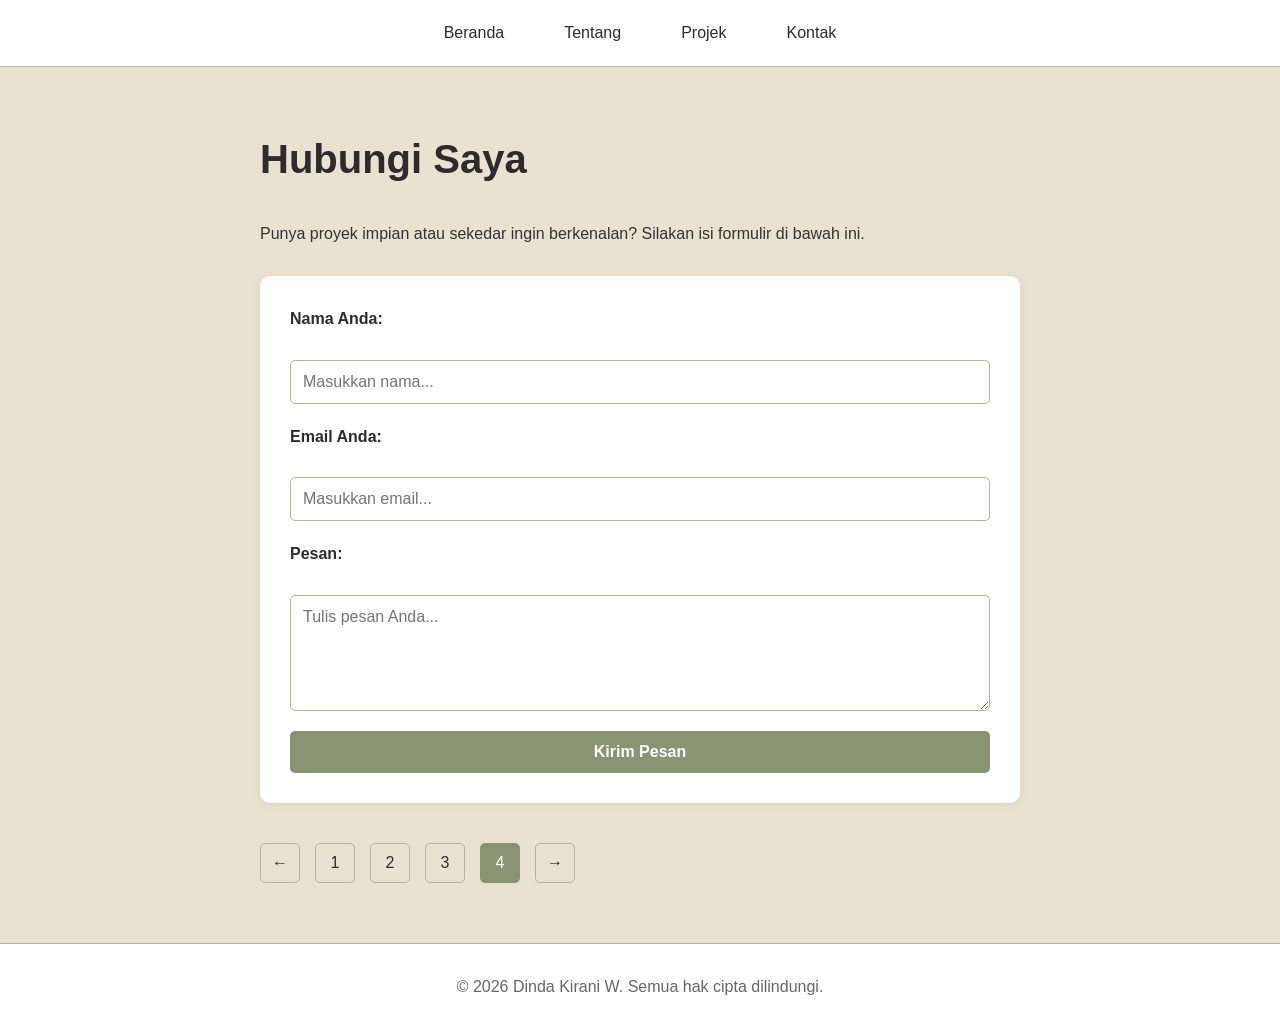
==== contactg.html @ b2820e66 "menambahkan file" ====
<!DOCTYPE html>
<html lang="id">
<head>
    <meta charset="UTF-8">
    <meta name="viewport" content="width=device-width, initial-scale=1.0">
    <title>Kontak | Portofolio Saya</title>
    <link rel="stylesheet" href="style.css">
</head>
<body>
    <header>
        <nav>
            <ul>
                <li><a href="index.html">Beranda</a></li>
                <li><a href="about.html">Tentang</a></li>
                <li><a href="portfolio.html">Projek</a></li>
                <li><a href="contactg.html">Kontak</a></li>
            </ul>
        </nav>
    </header>

    <main>
        <h2>Hubungi Saya</h2>
        <p>Punya proyek impian atau sekedar ingin berkenalan? Silakan isi formulir di bawah ini.</p>
        
        <form action="#" method="get">
            <label for="nama">Nama Anda:</label>
            <input type="text" id="nama" name="nama" placeholder="Masukkan nama..." required>
            
            <label for="email">Email Anda:</label>
            <input type="email" id="email" name="email" placeholder="Masukkan email..." required>
            
            <label for="pesan">Pesan:</label>
            <textarea id="pesan" name="pesan" rows="5" placeholder="Tulis pesan Anda..." required></textarea>
            
            <button type="submit">Kirim Pesan</button>
        </form>

        <div class="pagination" style="margin-top: 40px;">
            <a href="portfolio.html" class="nav-btn prev">←</a>

            <a href="index.html" class="nav-btn page">1</a>
            <a href="about.html" class="nav-btn page">2</a>
            <a href="portfolio.html" class="nav-btn page">3</a>
            <a href="contactg.html" class="nav-btn page active">4</a>

            <a href="index.html" class="nav-btn next">→</a>
        </div>
    </main>

    <footer>
        <p>&copy; 2026 Dinda Kirani W. Semua hak cipta dilindungi.</p>
    </footer>
</body>
</html>
---- style.css ----
* {
  margin: 0;
  padding: 0;
  box-sizing: border-box;
  font-family: 'Segoe UI', Tahoma, Geneva, Verdana, sans-serif;
}

body {
  background-color: #e9e2d0;
  color: #333;
  line-height: 1.6;
}

/* Header & Navigation */
header {
  background-color: #fff;
  border-bottom: 1px solid #b9b2a3;
  position: sticky;
  top: 0;
  z-index: 100;
}

nav ul {
  list-style: none;
  display: flex;
  justify-content: center;
  flex-wrap: wrap;
  padding: 20px 0;
}

nav li {
  margin: 0 30px;
}

nav a {
  text-decoration: none;
  color: #2c2c2c;
  font-size: 16px;
  font-weight: 500;
  transition: color 0.3s ease;
}

nav a:hover {
  color: #8a9474;
}

/* Main Container untuk Home */
.container {
  display: flex;
  height: 100vh;
}

.left {
  width: 50%;
  display: flex;
  justify-content: center;
  align-items: center;
  border-right: 1px solid #b9b2a3;
}

.photo-frame {
  border: 2px solid #b9b2a3;
  padding: 10px;
  border-radius: 200px;
}

.photo-frame img {
  width: 300px;
  height: 400px;
  object-fit: cover;
  border-radius: 200px;
}

.right {
  width: 50%;
  padding: 80px;
  display: flex;
  flex-direction: column;
  justify-content: center;
}

.small-text {
  color: #8a9474;
  margin-bottom: 20px;
  font-size: 14px;
  letter-spacing: 1px;
}

h1 {
  font-size: 60px;
  line-height: 1.1;
  color: #2c2c2c;
  margin-bottom: 20px;
}

h2 {
  font-size: 40px;
  color: #2c2c2c;
  margin-bottom: 30px;
}

.line {
  width: 100%;
  height: 1px;
  background-color: #b9b2a3;
  margin: 30px 0;
}

.desc {
  width: 80%;
  font-size: 18px;
  color: #333;
  margin-bottom: 40px;
}

/* Pagination */
.pagination {
  display: flex;
  align-items: center;
  gap: 15px;
  margin-top: 30px;
}

.nav-btn {
  text-decoration: none;
  color: #2c2c2c;
  display: inline-flex;
  align-items: center;
  justify-content: center;
  width: 40px;
  height: 40px;
  border: 1px solid #b9b2a3;
  border-radius: 5px;
  transition: all 0.3s ease;
  font-weight: 500;
}

.nav-btn:hover {
  background-color: #8a9474;
  color: #fff;
  border-color: #8a9474;
}

.nav-btn.active {
  background-color: #8a9474;
  color: #fff;
  border-color: #8a9474;
}

/* Main Content */
main {
  max-width: 800px;
  margin: 60px auto;
  padding: 0 20px;
}

/* Form Styling */
form {
  display: flex;
  flex-direction: column;
  gap: 20px;
  margin-top: 30px;
  background-color: #fff;
  padding: 30px;
  border-radius: 10px;
  box-shadow: 0 2px 10px rgba(0, 0, 0, 0.05);
}

label {
  font-weight: 600;
  color: #2c2c2c;
  margin-bottom: 8px;
}

input,
textarea {
  padding: 12px;
  border: 1px solid #b9b2a3;
  border-radius: 5px;
  font-size: 16px;
  font-family: inherit;
  transition: border-color 0.3s ease;
}

input:focus,
textarea:focus {
  outline: none;
  border-color: #8a9474;
  box-shadow: 0 0 5px rgba(138, 148, 116, 0.3);
}

button {
  padding: 12px 30px;
  background-color: #8a9474;
  color: #fff;
  border: none;
  border-radius: 5px;
  font-size: 16px;
  font-weight: 600;
  cursor: pointer;
  transition: background-color 0.3s ease;
}

button:hover {
  background-color: #6b7a59;
}

/* Footer */
footer {
  background-color: #fff;
  border-top: 1px solid #b9b2a3;
  text-align: center;
  padding: 30px 20px;
  margin-top: 60px;
  color: #666;
}

/* About Page */
.about-content {
  background-color: #fff;
  padding: 40px;
  border-radius: 10px;
  box-shadow: 0 2px 10px rgba(0, 0, 0, 0.05);
}

/* Responsive Design */
@media (max-width: 768px) {
  .container {
    flex-direction: column;
    height: auto;
  }

  .left {
    width: 100%;
    border-right: none;
    border-bottom: 1px solid #b9b2a3;
    padding: 40px 20px;
  }

  .photo-frame img {
    width: 200px;
    height: 300px;
  }

  .right {
    width: 100%;
    padding: 40px 20px;
  }

  h1 {
    font-size: 40px;
  }

  .desc {
    width: 100%;
  }

  nav ul {
    flex-direction: column;
    align-items: center;
  }

  nav li {
    margin: 10px 0;
  }

  main {
    margin: 30px auto;
  }
}
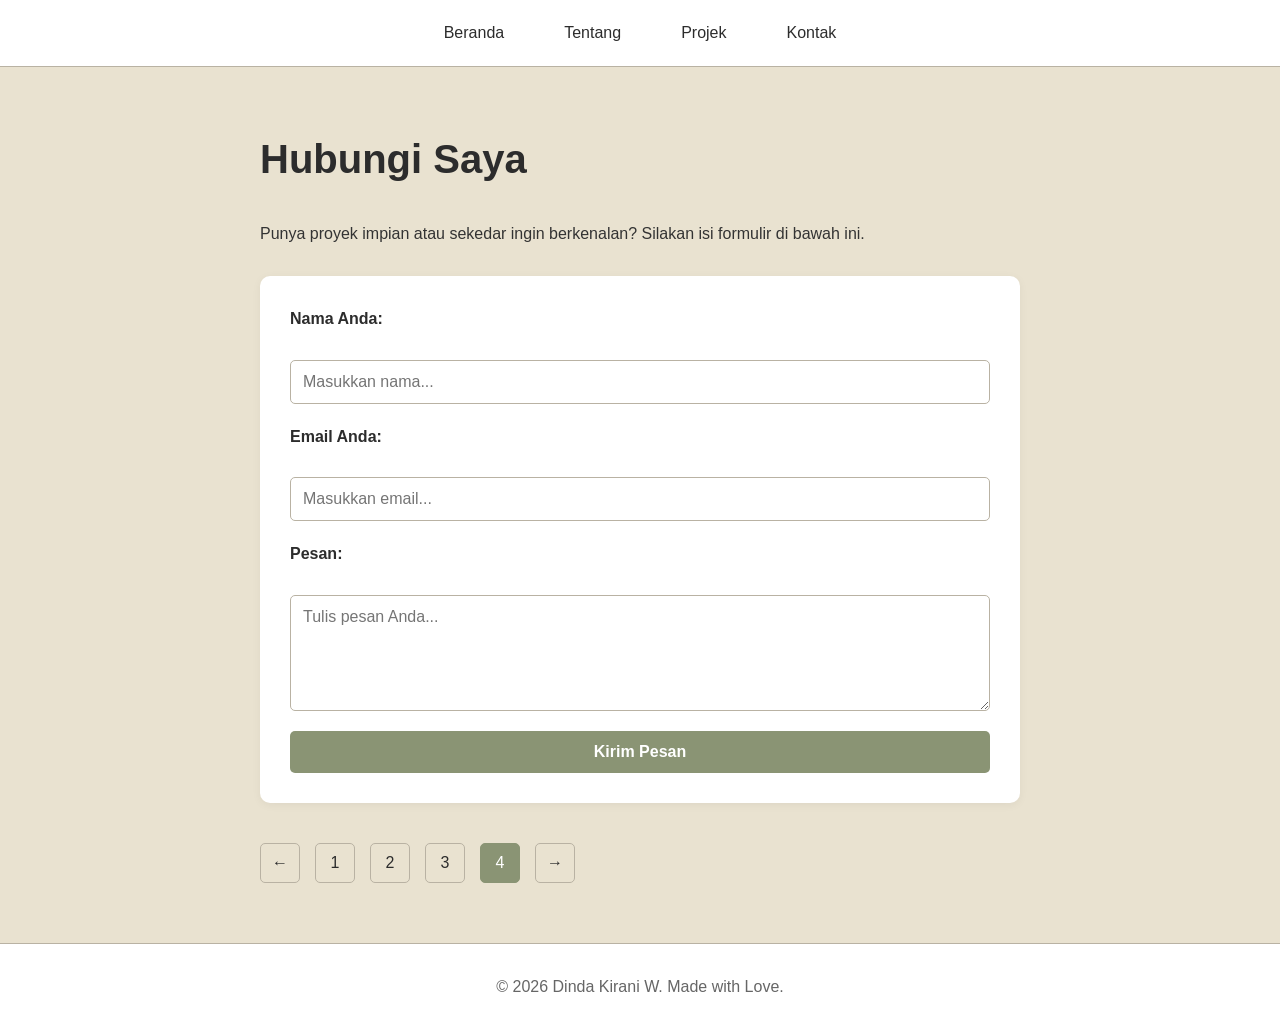
==== commit ef22bc60: "mengubah tulisan di footer" ====
--- a/contactg.html
+++ b/contactg.html
@@ -48,7 +48,7 @@
     </main>
 
     <footer>
-        <p>&copy; 2026 Dinda Kirani W. Semua hak cipta dilindungi.</p>
+        <p>&copy; 2026 Dinda Kirani W. Made with Love.</p>
     </footer>
 </body>
 </html>
